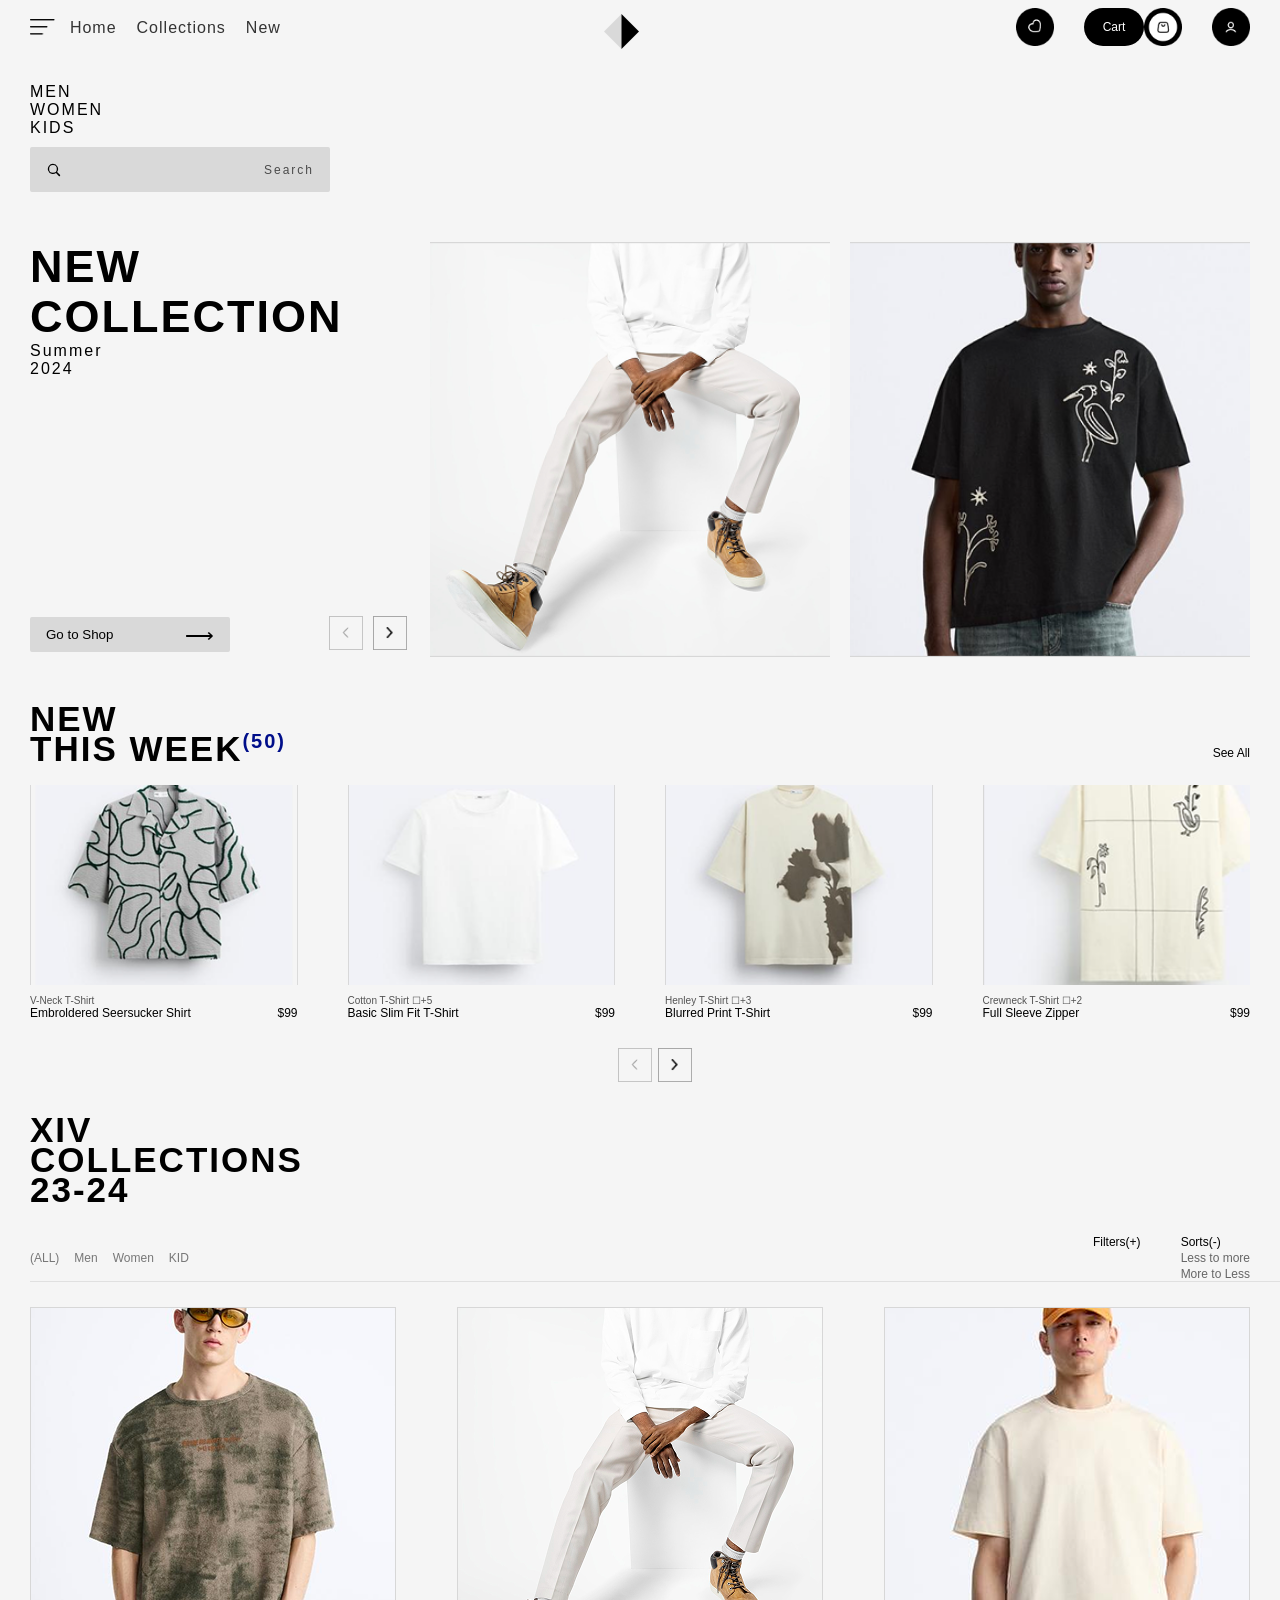
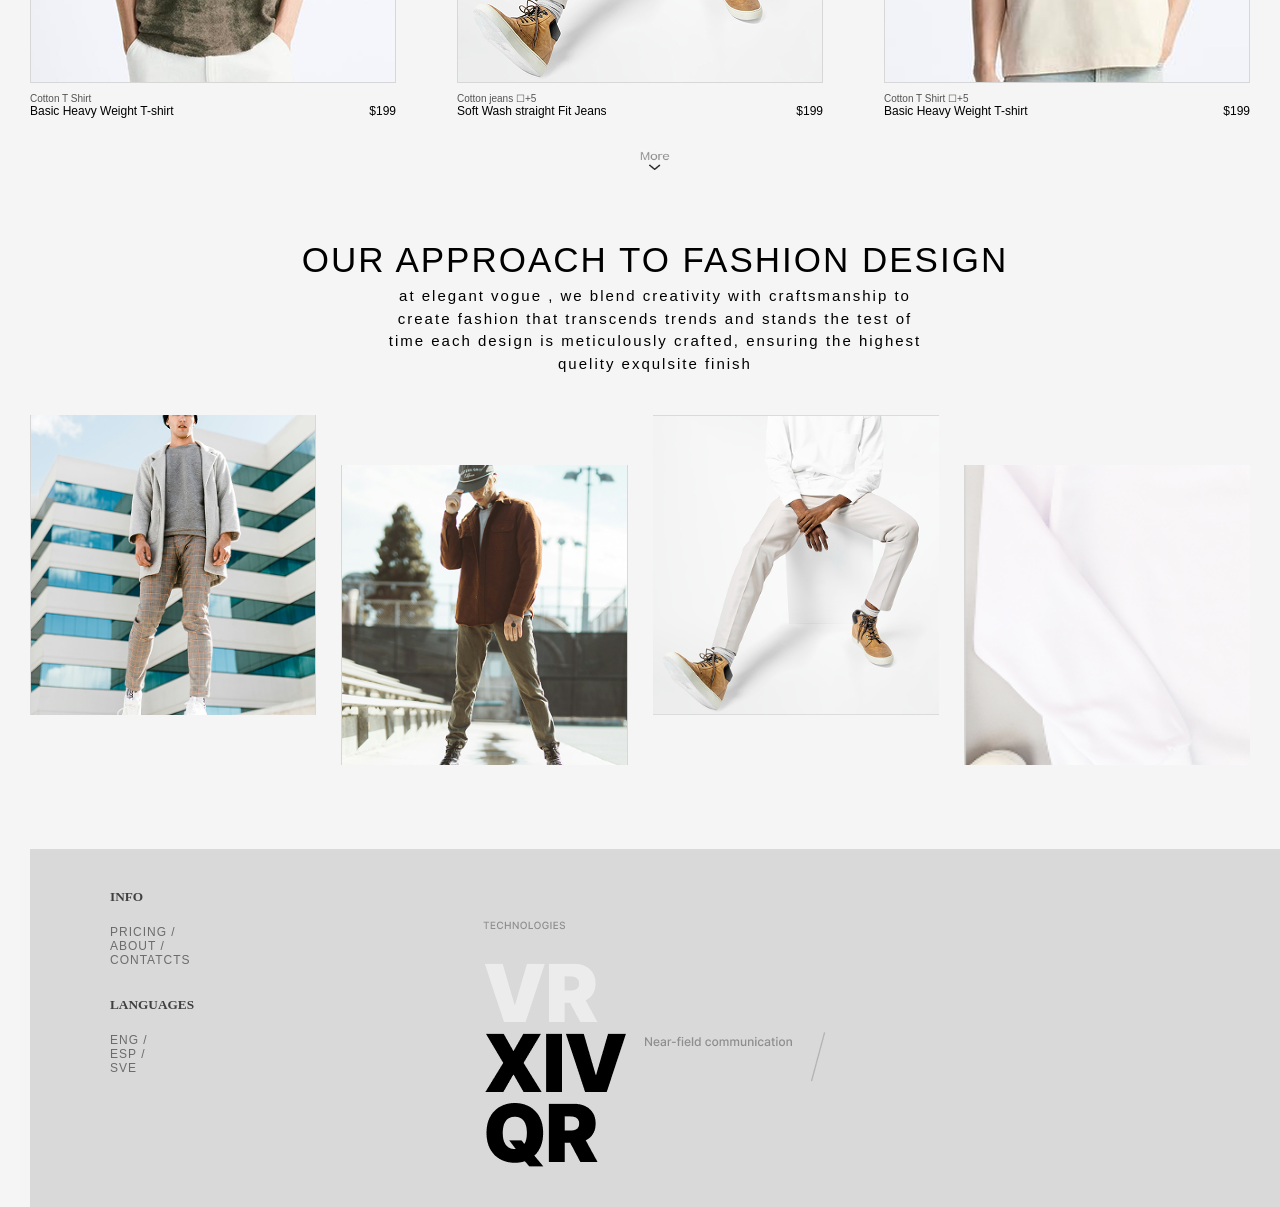
==== index.html @ 91f2d315 "Add Fashion Store website" ====
<!doctype html>
<html lang="en">
  <head>
    <meta charset="UTF-8" />
    <meta name="viewport" content="width=device-width, initial-scale=1.0" />
    <title>Fashion Store</title>
    <link
      href="https://db.onlinewebfonts.com/c/2f7259ecfaa5e475102e4002d64ce981?family=Beatrice+Deck+Trial+Medium"
      rel="stylesheet"
      type="text/css"
    />

    <link
      href="https://db.onlinewebfonts.com/c/7bc77e0a98b9e9bbd8111c7797f39bf6?family=Beatrice+Deck+Trial+Extrabold"
      rel="stylesheet"
      type="text/css"
    />

    <link
      href="https://db.onlinewebfonts.com/c/2b7f9b31ebefea7623dbb31bf545b7ab?family=Beatrice+Deck+Trial+Thin"
      rel="stylesheet"
      type="text/css"
    />

    <link
      href="https://db.onlinewebfonts.com/c/1130e1ae4e4a76c7118c0b35c4b9d019?family=Inter"
      rel="stylesheet"
      type="text/css"
    />
    <link rel="stylesheet" href="style.css" />
  </head>
  <body>
    <header>
      <!-- Left Side -->
      <div class="image">
        <img src="Images/Group 36.png" alt="" />
        <div class="alignment">
          <ul>
            <li><a href="#">Home</a></li>
            <li><a href="#">Collections</a></li>
            <li><a href="#">New</a></li>
          </ul>
        </div>
      </div>

      <!-- Middle Image -->
      <div class="arrow">
        <img src="Images/Group 53.png" alt="" />
      </div>
      <!-- Right Side -->
      <div class="right-side">
        <img src="Images/Group 8.png" alt="" class="heart" />

        <a href="products.html" class="cart-link">
          <div class="cart-icon">
            <button class="cart-button">Cart</button>
            <img src="Images/Group 7.png" alt="" />
          </div>
        </a>
        <img src="Images/Group 6.png" alt="" class="user-icon" />
      </div>
    </header>

    <section>
      <div class="menu">
        <ul>
          <li>MEN</li>
          <li>WOMEN</li>
          <li>KIDS</li>
        </ul>
      </div>

      <div class="search">
        <button class="search-btn">
          <svg
            xmlns="http://www.w3.org/2000/svg"
            width="1em"
            height="1em"
            viewBox="0 0 24 24"
          >
            <path d="M0 0h24v24H0z" fill="none" />
            <path
              fill="currentColor"
              fill-rule="evenodd"
              d="M10.44 2.75a7.69 7.69 0 1 0 4.615 13.842c.058.17.154.329.29.464l3.84 3.84a1.21 1.21 0 0 0 1.71-1.712l-3.84-3.84a1.2 1.2 0 0 0-.463-.289A7.69 7.69 0 0 0 10.44 2.75m-5.75 7.69a5.75 5.75 0 1 1 11.5 0a5.75 5.75 0 0 1-11.5 0"
              clip-rule="evenodd"
            />
          </svg>
          <span>Search</span>
        </button>
      </div>

      <div class="collections">
        <div class="shop">
          <h2>
            NEW <br />
            COLLECTION
          </h2>
          <p>
            Summer <br />
            2024
          </p>
          <div class="choose">
            <button class="shop-btn">
              Go to Shop
              <span>⟶</span>
            </button>
            <div class="image">
              <img src="Images/Group 43.png" alt="" />
              <img src="Images/Group 42.png" alt="" />
            </div>
          </div>
        </div>

        <div class="rectangle">
          <img src="Images/Rectangle 12.png" alt="" />
        </div>

        <div class="rectangle">
          <img src="Images/Rectangle 13.png" alt="" />
        </div>
      </div>
    </section>

    <section>
      <div class="tops">
        <div class="new">
          <h2>
            NEW <br />
            THIS WEEK<sup>(50)</sup>
          </h2>
        </div>
        <span>See All</span>
      </div>

      <div class="t-shirt">
        <div class="card">
          <img src="Images/Group 66.png" alt="" />
          <p>V-Neck T-Shirt</p>
          <div class="shirt">
            <h6>Embroldered Seersucker Shirt</h6>
            <span>$99</span>
          </div>
        </div>

        <div class="card">
          <img src="Images/Group 67.png" alt="" />
          <p>Cotton T-Shirt &#x2610;+5</p>
          <div class="shirt">
            <h6>Basic Slim Fit T-Shirt</h6>
            <span>$99</span>
          </div>
        </div>

        <div class="card">
          <img src="Images/Group 68.png" alt="" />
          <p>Henley T-Shirt &#x2610;+3</p>
          <div class="shirt">
            <h6>Blurred Print T-Shirt</h6>
            <span>$99</span>
          </div>
        </div>

        <div class="card">
          <img src="Images/Group 69.png" alt="" />
          <p>Crewneck T-Shirt &#x2610;+2</p>
          <div class="shirt">
            <h6>Full Sleeve Zipper</h6>
            <span>$99</span>
          </div>
        </div>
      </div>

      <div class="group">
        <img src="Images/Group 43.png" alt="" />
        <img src="Images/Group 42.png" alt="" />
      </div>

      <div class="border">
        <h2>
          XIV <br />
          COLLECTIONS <br />
          23-24
        </h2>
      </div>

      <div class="sorts">
        <div class="men">
          <ul>
            <li>(ALL)</li>
            <li>Men</li>
            <li>Women</li>
            <li>KID</li>
          </ul>
        </div>

        <div class="right-control">
          <div class="filter">
            <p>Filters(+)</p>
          </div>

          <div class="less">
            <ul>
              <li class="title">Sorts(-)</li>
              <li>Less to more</li>
              <li>More to Less</li>
            </ul>
          </div>
        </div>
      </div>

      <div class="cotton">
        <div class="heavy">
          <img src="Images/Rectangle 18.png" alt="" />
          <p>Cotton T Shirt</p>
          <div class="basic">
            <h6>Basic Heavy Weight T-shirt</h6>
            <span>$199</span>
          </div>
        </div>

        <div class="heavy">
          <img src="Images/Rectangle 12.png" alt="" />
          <p>Cotton jeans &#x2610;+5</p>
          <div class="basic">
            <h6>Soft Wash straight Fit Jeans</h6>
            <span>$199</span>
          </div>
        </div>

        <div class="heavy">
          <img src="Images/Rectangle 15.png" alt="" />
          <p>Cotton T Shirt &#x2610;+5</p>
          <div class="basic">
            <h6>Basic Heavy Weight T-shirt</h6>
            <span>$199</span>
          </div>
        </div>
      </div>

      <div class="more-container">
        <img src="Images/Group 51.png" alt="" class="down-arrow" />
      </div>

      <div class="vogue">
        <div class="design">
          <h2>Our Approach to fashion design</h2>
          <p>
            at elegant vogue , we blend creativity with craftsmanship to create
            fashion that transcends trends and stands the test of time each
            design is meticulously crafted, ensuring the highest quelity
            exqulsite finish
          </p>
        </div>
      </div>

      <div class="types">
        <div class="brands">
          <img src="Images/Rectangle 16.png" alt="" />
        </div>

        <div class="offset">
          <img src="Images/Rectangle 14.png" alt="" />
        </div>

        <div class="brands">
          <img src="Images/Rectangle 12.png" alt="" />
        </div>

        <div class="offset">
          <img src="Images/Rectangle 15 (1).png" alt="" />
        </div>
      </div>
    </section>

    <footer>
      <div class="footer-left">
        <div class="info">
          <ul>
            <h5>INFO</h5>
            <li>PRICING /</li>
            <li>ABOUT /</li>
            <li>CONTATCTS</li>
          </ul>
        </div>
        <div class="languages">
          <ul>
            <h5>LANGUAGES</h5>
            <li>ENG /</li>
            <li>ESP /</li>
            <li>SVE</li>
          </ul>
        </div>
      </div>

      <div class="footer-group">
        <img src="Images/Frame 275.png" alt="" />
      </div>
    </footer>
  </body>
</html>
---- style.css ----
*{
    box-sizing: border-box;
    padding: 0;
    margin: 0;
}

body {
    margin: 0;
    padding: 0px 0px 0px 30px ;
    width: 100% ;
    overflow-x: hidden;
    background-color: #f5f5f5;
}
@media (max-width:768px) {
    body {
        width: 100%;
        padding: 20px 20px !important;
    }
}

header .image {
    width: 26px;
    height: 16px;
    border: 1.5px;
    display: flex;
    gap: 15px;
}

header {
    display: flex;
    justify-content: space-between;
    align-items: center;
    padding-right: 30px;
}

header ul {
    display: flex;
    gap: 20px;
    margin: 0;
    padding: 0;
    list-style: none;
}

header li {
    list-style: none;
}

header li a {
    text-decoration: none;
    font-size: 16px;
    font-weight: 500;
    font-family: "Beatrice Deck Trial Medium", sans-serif;
    font-style: normal;
    color: #333;
    letter-spacing: 1px;
}

@media (max-width:768px) {
    header ul {
        display: none;
    }
    header {
        padding-right: 0;
    }
}

.arrow img {
    justify-content: right;
    align-items: center;
    width: 35px;
    height: 35px;
    margin-top: 14px;
    margin-left: 170px;
}

@media (max-width: 768px) {
    .arrow img {
    width: 25px;
    height: 25px;
    margin-left: auto;
    }
}

.cart-button {
    width: 60px;
    height: 38px;
    border: none;
    border-radius: 25px;
    background-color: #000;
    color: #fff;
    align-items: center;
    justify-content: center;
    display: flex;
    font-family: "Beatrice Deck Trial Medium", sans-serif;
    font-size: 12px;
    cursor: pointer;
}

@media (max-width:768px) {
    .cart-button {
        display: none;
    }
}

.cart-icon {
    display: flex;
    gap: 0;
    align-items: center;
    justify-content: center;
}

.cart-icon img {
    width: 38px;
    height: 38px;
}

@media (max-width:768px) {
    .cart-icon img {
        width: 30px;
        height: 30px;
    }
}

.cart-link {
    text-decoration: none;
    color: inherit;
}

.right-side {
    display: flex;
    gap: 30px;
    align-items: center;
    justify-content: center;
}

.right-side .heart {
    width: 38px;
    height: 38px;
}

.right-side .user-icon {
    width: 38px;
    height: 38px;
}

@media (max-width: 768px) {
    .right-side .heart{
        display: none;
    }

    .right-side {
        gap: 5px;
    }

    .right-side .user-icon {
        width: 30px;
        height: 30px;
    }
}
.menu ul {
    list-style: none;
    font-family: "Beatrice Deck Trial Medium", sans-serif;
    margin-top: 30px;
    font-size: 16px;
    letter-spacing: 2px;
}

@media (max-width:768px) {
    .menu ul {
        font-size: 13px;
    }
}

.search .search-btn {
    background: #D9D9D9;
    width: 300px;
    height: 45px;
    border-radius: 2px;
    border: none;
    margin-top: 10px;
    align-items: center;
    justify-content: space-between;
    display: flex;
    padding: 0 16px;
    cursor: pointer;
}

.search-btn svg {
    width: 16px;
    height: 16px;
    fill: #000;
}

.search-btn span {
    font-size: 12px;
    font-family: "Beatrice Deck Trial Medium", sans-serif;
    font-weight: 400;
    letter-spacing: 2px;
    color: rgba(0, 0, 0, 0.66);
}

.collections {
    margin-top: 50px;
    display: grid;
    grid-template-columns: 1fr 1fr 1fr;
    gap: 20px;
    padding-right: 30px;
}

.collections .rectangle {
    width: 400px;
    height: 100% !important;
}

 .collections .rectangle img {
    width: 100%;
    height: 100%;
    object-fit: cover !important;
    object-position: top !important;
}

@media (max-width: 768px) {
    .collections .rectangle {
        width: 250px;
        height: 60% !important;
        gap: 30px;
    }
    .collections .rectangle img {
        width: 80% !important;
        height: 80% !important;
    }
    .collections {
        display: flex;
        flex-direction: column;
    }
}

.shop {
    display: flex;
    flex-direction: column;
    height: 100%;
}

.shop h2 {
     font-family: "Beatrice Deck Trial Extrabold", sans-serif;
     letter-spacing: 2px;
     font-size: 45px;
     line-height: 50px;
}

.shop p {
    font-family: "Beatrice Deck Trial Medium", sans-serif;
    font-weight: 400;
    letter-spacing: 2px;
    font-size: 16px;
    color: #000;
}

.choose {
    display: flex;
    align-items: center;
    justify-content: space-between;
    margin-top: auto;
}

.choose img {
    width: 40px;
    height: 40px;
    padding: 3px;
}

@media (max-width:768px) {
    .choose img {
        width: 35px;
        height: 35px;
    }   
    .shop h2 {
        font-size: 25px !important;
        line-height: 1.0 !important;
    }
}

.shop-btn {
    background: #D9D9D9;
    width: 200px;
    height: 35px;
    border-radius: 2px;
    border: none;
    padding: 0 16px;
    display: flex;
    justify-content: space-between;
    align-items: center;
    cursor: pointer;
    font-family: "Beatrice Deck Trial Medium", sans-serif;
}

.shop-btn span {
    font-size: 20px;
    font-weight: 300;
}

.tops {
    display: flex;
    justify-content: space-between;
    align-items: flex-end;
    margin-top: 50px;
    padding: 0 30px 0 0;
}

.new h2 sup {
    color: #000E8A;
    font-family: "Beatrice Deck Trial Extrabold", sans-serif;
    letter-spacing: 2px;
    font-size: 20px;
    font-weight: 700;
    margin: 0;
    vertical-align: super;
}

.new h2 {
     font-family: "Beatrice Deck Trial Extrabold", sans-serif;
     letter-spacing: 2px;
     font-size: 35px;
     line-height: 23px;
     font-weight: 800;
}

@media (max-width:768px) {
   .new h2 {
    font-size: 25px !important;
    line-height: 1.0 !important;
   }
   .new h2 sup{
    font-size: 16px !important;
   }
}

.t-shirt {
    margin-top: 25px;
    display: grid;
    grid-template-columns: repeat(4, 1fr);
    gap: 20px;
    width: 100%;
}

@media (max-width:768px) {
    .t-shirt {
    grid-template-columns: repeat(2, 1fr);
    }
}

.card > img {
    width: 100%;
    height: 200px;
    object-fit: cover;
}

.card {
    display: flex;
    flex-direction: column;
    padding: 0 30px 0 0;
}

.card p {
    font-size: 10px;
    font-family: "Beatrice Deck Trial Medium", sans-serif;
    font-weight: 500;
    opacity: 66%;
    margin-top: 10px;
}

.shirt {
    display: flex;
    justify-content: space-between;
    align-items: center;
}

.shirt h6, span {
    font-family: "Beatrice Deck Trial Medium", sans-serif;
    font-size: 12px;
    font-weight: 500;
}

.group {
    display: flex;
    justify-content: center;
    align-items: center;
    margin-top: 25px; 
    width: 100%;
}

.group img {
    height: 40px;
    width: 40px;
    cursor: pointer;
    padding: 3px;
}

.border h2 {
    font-family: "Beatrice Deck Trial Extrabold", sans-serif;
    letter-spacing: 2px;
    font-size: 35px;
    line-height: 30px;
    font-weight: 800;
    margin-top: 30px;
}

@media (max-width: 768px) {
    .border h2 {
        font-size: 25px;
    }
}

.sorts {
    display: flex;
    justify-content: space-between;
    align-items: center;
    width: 100%;
    margin-top: 30px;
    border-bottom: 1px solid #e0e0e0;
    padding: 0 30px 0 0;
}

.men ul {
    list-style: none;
    display: flex;
    gap: 15px;
    padding: 0;
    margin: 0;
}

.men li {
    font-family: "Beatrice Deck Trial Medium", sans-serif;
    color: #777;
    cursor: pointer;
    font-size: 12px;
}

.men li:active {
    color: #000;
    font-weight: 700;
}

.right-control {
    display: flex;
    gap: 40px;
}

.filter p {
    font-family: "Beatrice Deck Trial Medium", sans-serif;
    font-size: 12px;
    margin: 0;
    cursor: pointer;
}

.less ul {
    list-style: none;
    margin-top: 0;
    padding: 0;
    gap: 2px;
    display: flex;
    flex-direction: column;
}

.less li {
    font-family: "Beatrice Deck Trial Medium", sans-serif;
    font-size: 12px;
    color: #666;
    cursor: pointer;
}

.less li.title {
    color: #000;
}

.cotton {
    display: flex;
    justify-content: space-between;
    align-items: flex-start;
    margin-top: 25px;
    gap: 20px;
}

.heavy {
    display: flex;
    flex-direction: column;
    padding: 0 30px 20px 0;
}

.heavy > img {
    width: 100%;
    height: auto;
    object-fit: cover;
}

.heavy p {
    font-size: 10px;
    font-family: "Beatrice Deck Trial Medium", sans-serif;
    font-weight: 500;
    opacity: 66%;
    margin-top: 10px;
}

@media (max-width: 768px) {
    .men ul {
        flex-direction: column;
    }
    .right-control {
        flex-direction: column;
    }
    .cotton {
        flex-direction: column;
    }
    .heavy > img {
        width: 60%;
        height: 60%;
    }
}

.basic {
    display: flex;
    justify-content: space-between;
    align-items: center;
}

.basic h6, span {
    font-family: "Beatrice Deck Trial Medium", sans-serif;
    font-size: 12px;
    font-weight: 500;
}

.more-container {
    margin-top: 5px;
    display: flex;
    justify-content: center;
    align-items: center;
    width: 100%;
}

.more-container img {
    height: auto;
    width: 30px;
    cursor: pointer;
}

.vogue {
    display: flex;
    justify-content: center;
    width: 100%;
}

.design {
    display: flex;
    flex-direction: column;
    align-items: center;
    margin-top: 70px;
}

.design h2 {
    font-family: "Beatrice Deck Trial Medium", sans-serif;
    font-size: 35px;
    font-weight: 400;
    letter-spacing: 2px;
    text-align: center;
    text-transform: uppercase;
    margin-bottom: 5px;
}

.design p {
    font-family: "Beatrice Deck Trial Medium", sans-serif;
    font-size: 15px;
    line-height: 1.5;
    letter-spacing: 2px;
    text-align: center;
    font-weight: 300;
    justify-content: center;
    margin: 0 auto;
    max-width: 550px;
    
}

@media (max-width: 768px) {
    .design h2 {
        font-size: 25px;
    }
}

.types {
    display: grid;
    grid-template-columns: repeat(4, 1fr);
    gap: 25px;
    width: 100%;
    margin-top: 40px;
    overflow: hidden;
    padding: 0 30px 0 0;
}

.brands {
    width: 100%;
}

.brands img {
    width: 100%;
    height: 300px;
    object-fit: cover;
}

.offset {
    width: 100%;
    margin-top: 50px;
}

.offset img {
    width: 100%;
    height: 300px;
    object-fit: cover;
}

.brands .brands offset {
    margin-top: 40px;
}

@media (max-width: 768px) {
    .types {
        grid-template-columns: repeat(2, 1fr);
        gap: 40px;
    }
}

footer {
    margin-top: 80px;
    display: grid;
    grid-template-columns: 1fr auto 1fr;
    align-items: flex-start;
    background-color: #D9D9D9;
    padding: 40px 0;
    width: 100%;
}

.footer-left {
    display: flex;
    flex-direction: column;
    gap: 30px;
    padding-left: 80px;
}

.info li {
    list-style: none;
    opacity: 50%;
    font-size: 12px;
    font-family: "Inter", sans-serif;
    font-weight: 500;
    letter-spacing: 1px;
}

.info h5 {
    opacity: 70%;
    font-family: "Inter";
    margin-bottom: 20px;
}

.languages li {
    list-style: none;
    opacity: 50%;
    font-size: 12px;
    font-family: "Inter", sans-serif;
    font-weight: 500;
    letter-spacing: 1px;
}

.languages h5 {
    opacity: 70%;
    font-family: "Inter";
    margin-bottom: 20px;
}

.footer-group {
    display: flex;
    justify-content: center;
    align-items: center;
}

.footer-group img {
    width: auto;
    height: auto;
    max-width: 400px;
    margin-top: 30px;
}

@media (max-width: 768px) {
    footer {
        display: block;
    }
    .footer-group {
        display: block;
    }
    .footer-group img {
        max-width: 300px;
        padding-left: 80px;
     }
}


.products {
    display: flex;
    align-items: center;
    justify-content: center;
    gap: 6px;
    margin-top: 30px;
    width: 60%;
}

.products li {
    list-style: none;
}

.home {
    opacity: 45%;
}

.gap {
    opacity: 55%;
}

.products .home h5 {
    font-family: "Beatrice Deck Trial Medium", sans-serif;
    font-size: 12px;
}

.products .gap h5 {
    font-family: "Beatrice Deck Trial Medium", sans-serif;
    font-size: 12px;
}

.trade {
    width: 58%;
    margin-top: 6px;
}

.trade h4 {
    display: flex;
    align-items: center;
    justify-content: center;
    font-family: "Beatrice Deck Trial Medium", sans-serif;
    font-size: 15px;
}

.products-container {
    display: flex;
    gap: 40px;
    margin: 40px auto;
    padding: 0 20px;
}

.sidebar-filters {
    width: 240px;
    flex-shrink: 0;
}

.products-container h3 {
    font-family: "Beatrice Deck Trial Medium", sans-serif;
    font-size: 16px;
    margin-bottom: 20px;
    letter-spacing: 2px;
}

.filter-group {
    margin-bottom: 20px;
    border-bottom: 1px dashed #C9C9C9;
    padding-bottom: 15px;
}

.filter-group h4 {
    font-size: 14px;
    font-weight: 500;
    margin-bottom: 12px;
    font-family: "Beatrice Deck Trial Medium", sans-serif;
    letter-spacing: 2px;
}

@media (max-width: 768px) {
    .sidebar-filters {
        display: none;
    }
    .products-container {
        display: block;
    }
    .products-container h3 {
        padding-left: 60px;
    }
}

.accordion-header {
    display: flex;
    justify-content: space-between;
}

.size-boxes {
    display: flex;
    gap: 3px;
}

.size-boxes button {
    width: 30px;
    height: 30px;
    border: 1px dashed #C9C9C9;
    background: transparent;
    font-size: 10px;
    cursor: pointer;
    font-family: "Beatrice Deck Trial Medium", sans-serif;
}

.checkbox-group {
    display: flex;
    flex-direction: column;
    gap: 10px;
    font-size: 12px;
    opacity: 90%;
}

.checkbox-group label {
    display: flex;
    align-items: center;
    gap: 10px;
}

.checkbox-group input {
    width: 22px;
    height: 22.58px;
    background-color: #A3A3A3;
}

.checkbox-group .label-text {
    color: #000;
    margin-right: 5px;
    font-family: "Beatrice Deck Trial Medium", sans-serif;
    letter-spacing: 2px;
}

.checkbox-group span {
    color: #000E8A;
    font-family: "Beatrice Deck Trial Medium", sans-serif;
    letter-spacing: 2px;
}

.accordion-items {
    display: flex;
    justify-content: space-between;
    align-items: center;
    cursor: pointer;
    padding: 12px 0;
    border-bottom: 1px dashed #C9C9C9;
}

.accordion-items h4 {
    font-family: "Beatrice Deck Trial Medium", sans-serif;
    font-size: 14px;
    letter-spacing: 2px;
}

.products-content {
    flex-grow: 1;
}

.top-bar {
    display: flex;
    gap: 20px;
    margin-bottom: 30px;
}

.search-box {
    display: flex;
    align-items: center;
    justify-content: space-between;
    gap: 10px;
    background-color: #D9D9D9;
    padding: 8px 16px;
    border-radius: 2px;
    width: 300px;
    height: 45px;
    border: none;
    outline: none;

}

.search-box span {
    font-size: 12px;
    font-family: "Beatrice Deck Trial Medium", sans-serif;
    letter-spacing: 2px;
    font-weight: 400;
} 

.category-tags {
    display: grid;
    grid-template-columns: repeat(4, 1fr);
    gap: 6px;
    flex-grow: 1;
}

.tag {
    border: 0.5px solid #5E5E5E;
    background: #fff;
    color: #000;
    font-size: 10px;
    font-family: "Beatrice Deck Trial Medium", sans-serif;
    font-weight: 500;
    opacity: 60%;
}

.products-grid {
    display: grid;
    grid-template-columns: repeat(3, 1fr);
    gap: 20px;
}

.product-card {
    display: flex;
    flex-direction: column;
}

.product-card a {
    display: block;
    cursor: pointer;
}

.product-card img   {
    width: 100%;
    height: 230px;
    object-fit: cover;
    border: 1px solid #D9D9D9;
}

.product-card .subtitle {
    font-size: 11px;
    color: #777;
    margin: 10px 0 4px 0;
    font-family: "Beatrice Deck Trial Medium", sans-serif; 
}

@media (max-width: 768px) {
    .top-bar {
        flex-direction: column;
        justify-content: center;
        align-items: center;
    }
    .products-grid {
        grid-template-columns: repeat(2, 1fr);
    }
}

.card-details {
    display: flex;
    justify-content: space-between;
    align-items: center;
}

.card-details h6,
.card-details .price {
    font-size: 12px;
    font-weight: 400;
    margin: 0;
    font-family: "Beatrice Deck Trial Medium", sans-serif; 
}

.product-detail-container {
    display: flex;
    justify-content: center;
    align-items: flex-start;
    gap: 30px;
    /* max-width: 1200px; */
    padding: 0 30px;
    margin: 80px auto;
}
.main-image {
    width: 420px;
}

.main-image img {
    width: 100%;
    height: auto;
    display: block;
}

.thumbnails-col {
    display: flex;
    flex-direction: column;
    gap: 12px;
}

.thumbnails-col img {
    width: 60px;
    height: 72px;
    object-fit: cover;
    cursor: pointer;
    border: 1px solid transparent;
}

.thumbnails-col img:hover {
    border: 1px solid #000;
}

@media (max-width: 768px) {
    .product-detail-container {
        flex-direction: column;
        justify-content: center;
        align-items: center;
    }
    .main-image {
        width: 350px;
    }
    .thumbnails-col {
        display: flex;
        flex-direction: row;
    }
}

.product-info-card {
    width: 320px;
    height: 430px;
    border: 1px solid #D9D9D9;
    padding: 24px;
    background-color: #e0e0e0;
}

.product-name {
    font-family: "Beatrice Deck Trial Medium", sans-serif;
    font-size: 14px;
    letter-spacing: 1px;
    margin-bottom: 8px;
    font-weight: 500;
}

.tax-price {
    font-family: "Beatrice Deck Trial Medium", sans-serif;
    font-size: 14px;
    font-weight: 500;
    margin: 0;
}

.tax-info {
    font-family: "Beatrice Deck Trial Medium", sans-serif;
    font-size: 12px;
    font-weight: 500;
    color: #777;
}

.description {
    font-family: "Beatrice Deck Trial Medium", sans-serif;
    font-size: 12px;
    font-weight: 500;
    letter-spacing: 1px;
    color: #000;
    line-height: 1.2;
    margin-top: 35px;
    margin-bottom: 50px;
}

.color-section label {
    font-size: 12px;
    color: #777;
    margin-top: 35px;
    font-weight: 250;
    letter-spacing: 2px;
    font-family: "Inter", sans-serif;
}

.color-options {
    display: flex;
    gap: 2px;
    margin-bottom: 24px;
}

.swatch {
    width: 35px;
    height: 36px;
    border: 1px solid #ccc;
    cursor: pointer;
}

.color-white { background-color: #D9D9D9;}
.color-black { background-color: #A9A9A9;}
.color-mint { background-color: #1E1E1E;}
.color-lavender { background-color: #A6D6CA;}
.color-white { background-color: #FFFFFF;}
.color-purple { background-color: #B9C1E8;}

.size-section label {
    font-size: 12px;
    color: #777;
    font-weight: 250;
    letter-spacing: 2px;
    font-family: "Inter", sans-serif;
}

.size-options {
    display: flex;
    gap: 2px;
    margin-bottom: 8px;
}

.size-options button {
    width: 35px;
    height: 36px;
    border: 1.5px solid #A3A3A3;
    font-size: 10px;
    cursor: pointer;
    font-family: "Beatrice Deck Trial Medium", sans-serif; 
    background: transparent;
    border-radius: 2px;
}

.size-guide {
    font-size: 10px;
    color: #777;
    text-decoration: none;
    display: block;
    margin-bottom: 15px;
}

.add-btn {
    width: 220px;
    height: 40px;
    padding: 12px;
    background-color: #A9A9A9;
    border: none;
    font-size: 12px;
    font-weight: 500;
    letter-spacing: 1px;
    cursor: pointer;
    font-family: "Beatrice Deck Trial Medium", sans-serif; 
}

.checkout-container {
    display: flex;
    justify-content: space-between;
    gap: 50px;
    margin: 40px auto;
    padding: 0 50px 0 10px;
    align-items: align-items;
}

.checkout-left {
    flex: 1;
    max-width: 450px;
}

.back-link {
    width: 40px;
    height: 12px;
}

.checkout-title {
    font-family: "Beatrice Deck Trial Extrabold", sans-serif;
    font-size: 28px;
    font-weight: 600;
    letter-spacing: 1px;
    margin: 10px 0 20px 0;
}

@media (max-width: 768px) {
    .checkout-container {
        flex-direction: column;
    }
}
.checkout-steps {
    display: flex;
    gap: 20px;
    padding-bottom: 10px;
    margin-bottom: 25px;
}

.checkout-steps span {
    font-size: 14px;
    color: #aaa;
    font-weight: 400;
    cursor: pointer;
}

.checkout-steps .step:active {
    color: #000;
}

form-section {
    margin-bottom: 24px;
}

.section-title {
    font-family: "Beatrice Deck Trial Medium", sans-serif; 
    font-size: 14px;
    font-weight: 500;
    margin-bottom: 10px;
}

.input-group {
    margin-bottom: 10px;
}

.input-row {
    display: flex;
    gap: 10px;
    margin-bottom: 10px;
}

.input-row input,
.input-group input,
.input-group select {
    width: 50%;
    padding: 12px;
    border: 1px solid #D9D9D9;
    background-color: #D9D9D9;
    font-size: 12px;
    outline: none;
    box-sizing: border-box;
}

.shipping-btn {
    display: flex;
    justify-content: space-between;
    align-items: center;
    width: 170px;
    padding: 8px 20px;
    background-color: #D9D9D9;
    border: none;
    font-size: 12px;
    font-weight: 500;
    cursor: pointer;
    margin-top: 20px;
    margin-left: auto;
}

@media (max-width: 768px) {
    .shipping-btn {
        width: 100%;
    }
}

.checkout-right {
    width: 300px;
    flex-shrink: 0;
    border: 1px solid #D9D9D9;
    padding: 24px;
    background-color: #e0e0e0;
    height: 450px;
    margin-top: auto;
}

.shipping-btn img {
    width: 40px;
    height: 12px;
}


.summary-header {
    display: flex;
    justify-content: space-between;
    align-items: center;
    margin-bottom: 20px;
}

.summary-header h3 {
    font-size: 14px;
    font-weight: 500;
    margin: 0;
    font-family: "Beatrice Deck Trial Medium", sans-serif;
}

.order-count {
    font-size: 11px;
    color: #0056b3;
    text-decoration: none;
}

.order-items {
    display: flex;
    gap: 6px;
    margin-bottom: 20px;
}

.order-items img {
    width: 80px;
    height: 100px;
    object-fit: cover;
}

.item-info {
    flex: 1;
}

.item-header {
    display: flex;
    justify-content: space-between;
    align-items: center;
}

.item-header h5 {
    font-size: 11px;
    font-weight: 500;
    margin: 0;
    font-family:  "Beatrice Deck Trial Medium", sans-serif;
}

.change-link {
    font-size: 10px;
    color: #000;
    text-decoration: underline;
    font-family:  "Beatrice Deck Trial Medium", sans-serif;
}

.item-meta {
    font-size: 10px;
    color: #888;
    margin: 4px 0 12px 0;
    font-family:  "Beatrice Deck Trial Medium", sans-serif;
    font-weight: 400;
}

.item-footer {
    display: flex;
    justify-content: space-between;
    font-size: 11px;
    font-weight: 500;
    font-family: "Beatrice Deck Trial Medium", sans-serif;
}

.price-calculations {
    margin-top: 30px;
}

.price-row {
    display: flex;
    justify-content: space-between;
    font-size: 11px;
    margin-bottom: 8px;
    font-family:  "Beatrice Deck Trial Medium", sans-serif;
}

.subtext {
    font-family:  "Beatrice Deck Trial Medium", sans-serif;
    font-size: 9px;
    color: #888;
}

.divider {
    border: none;
    border-top: 1px solid #5E5E5E;
    margin: 16px 0;
}

.total {
    display: flex;
    justify-content: space-between;
    align-items: center;
}
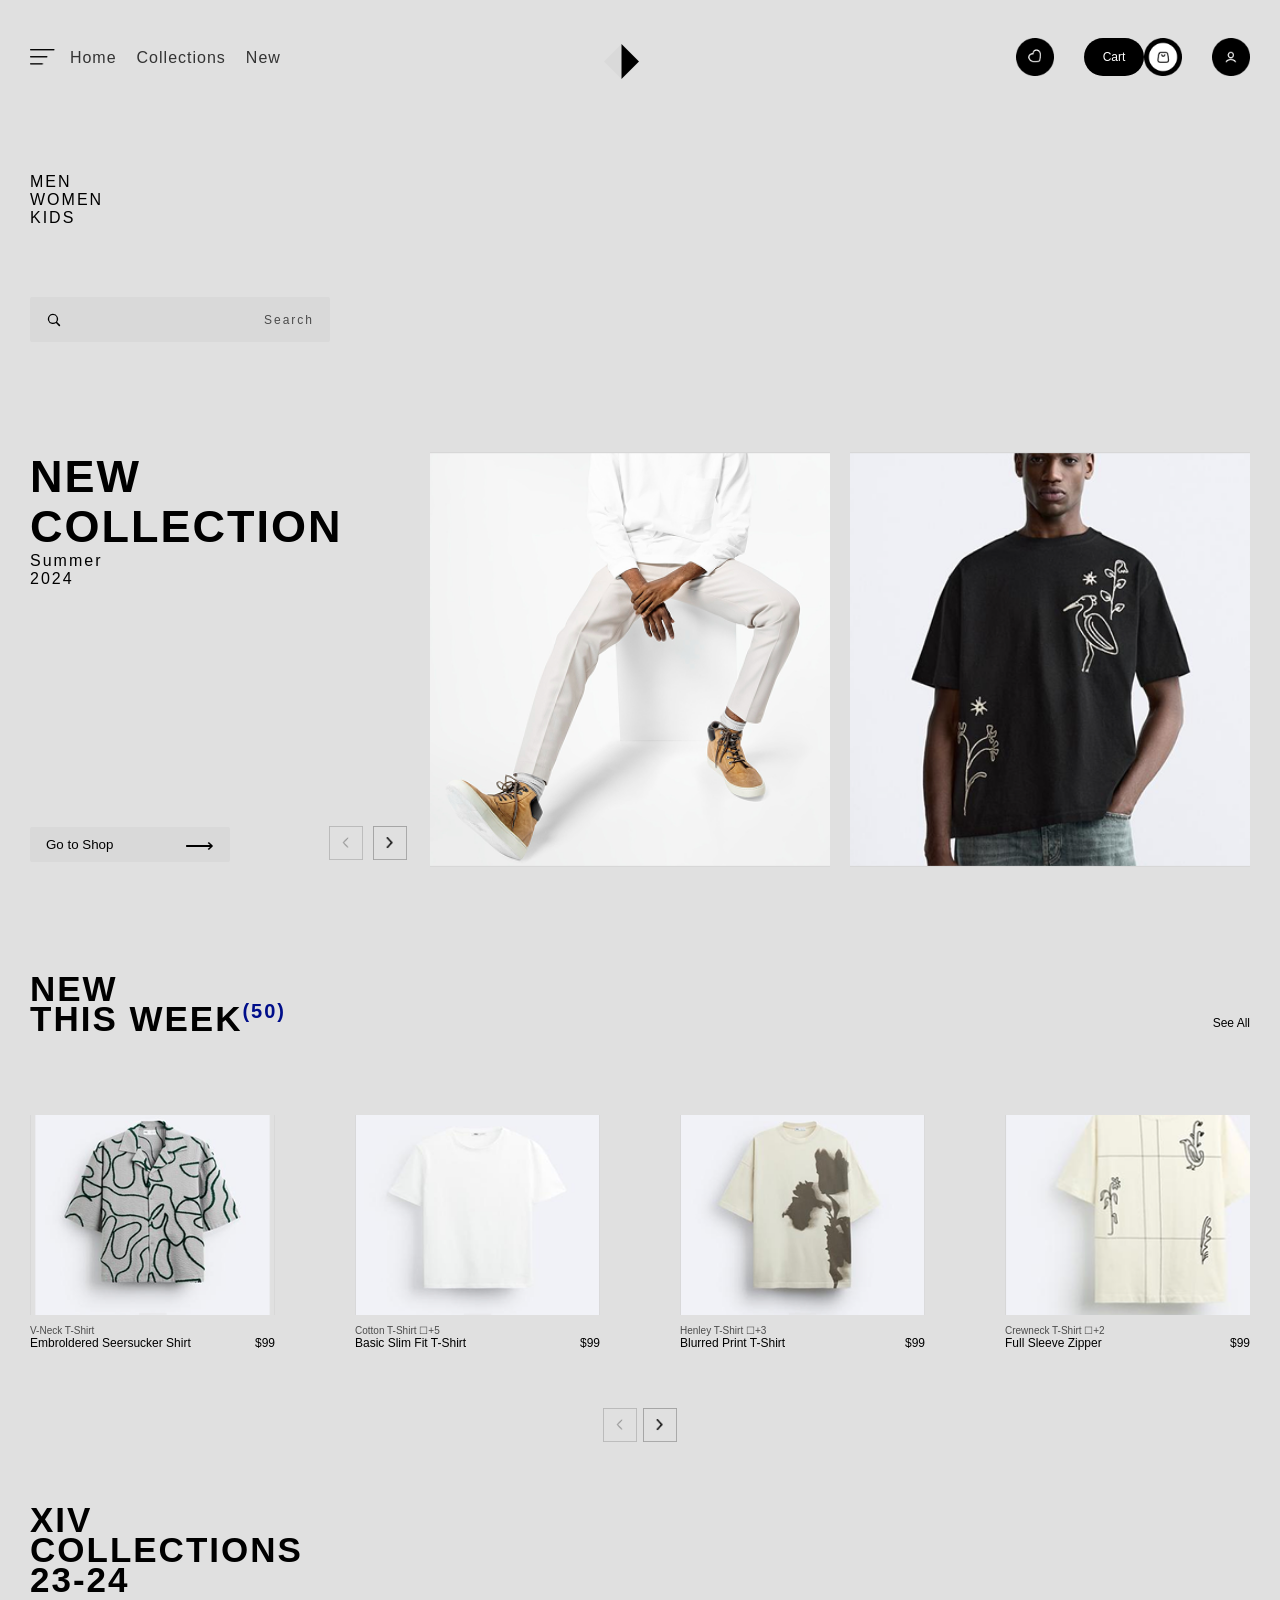
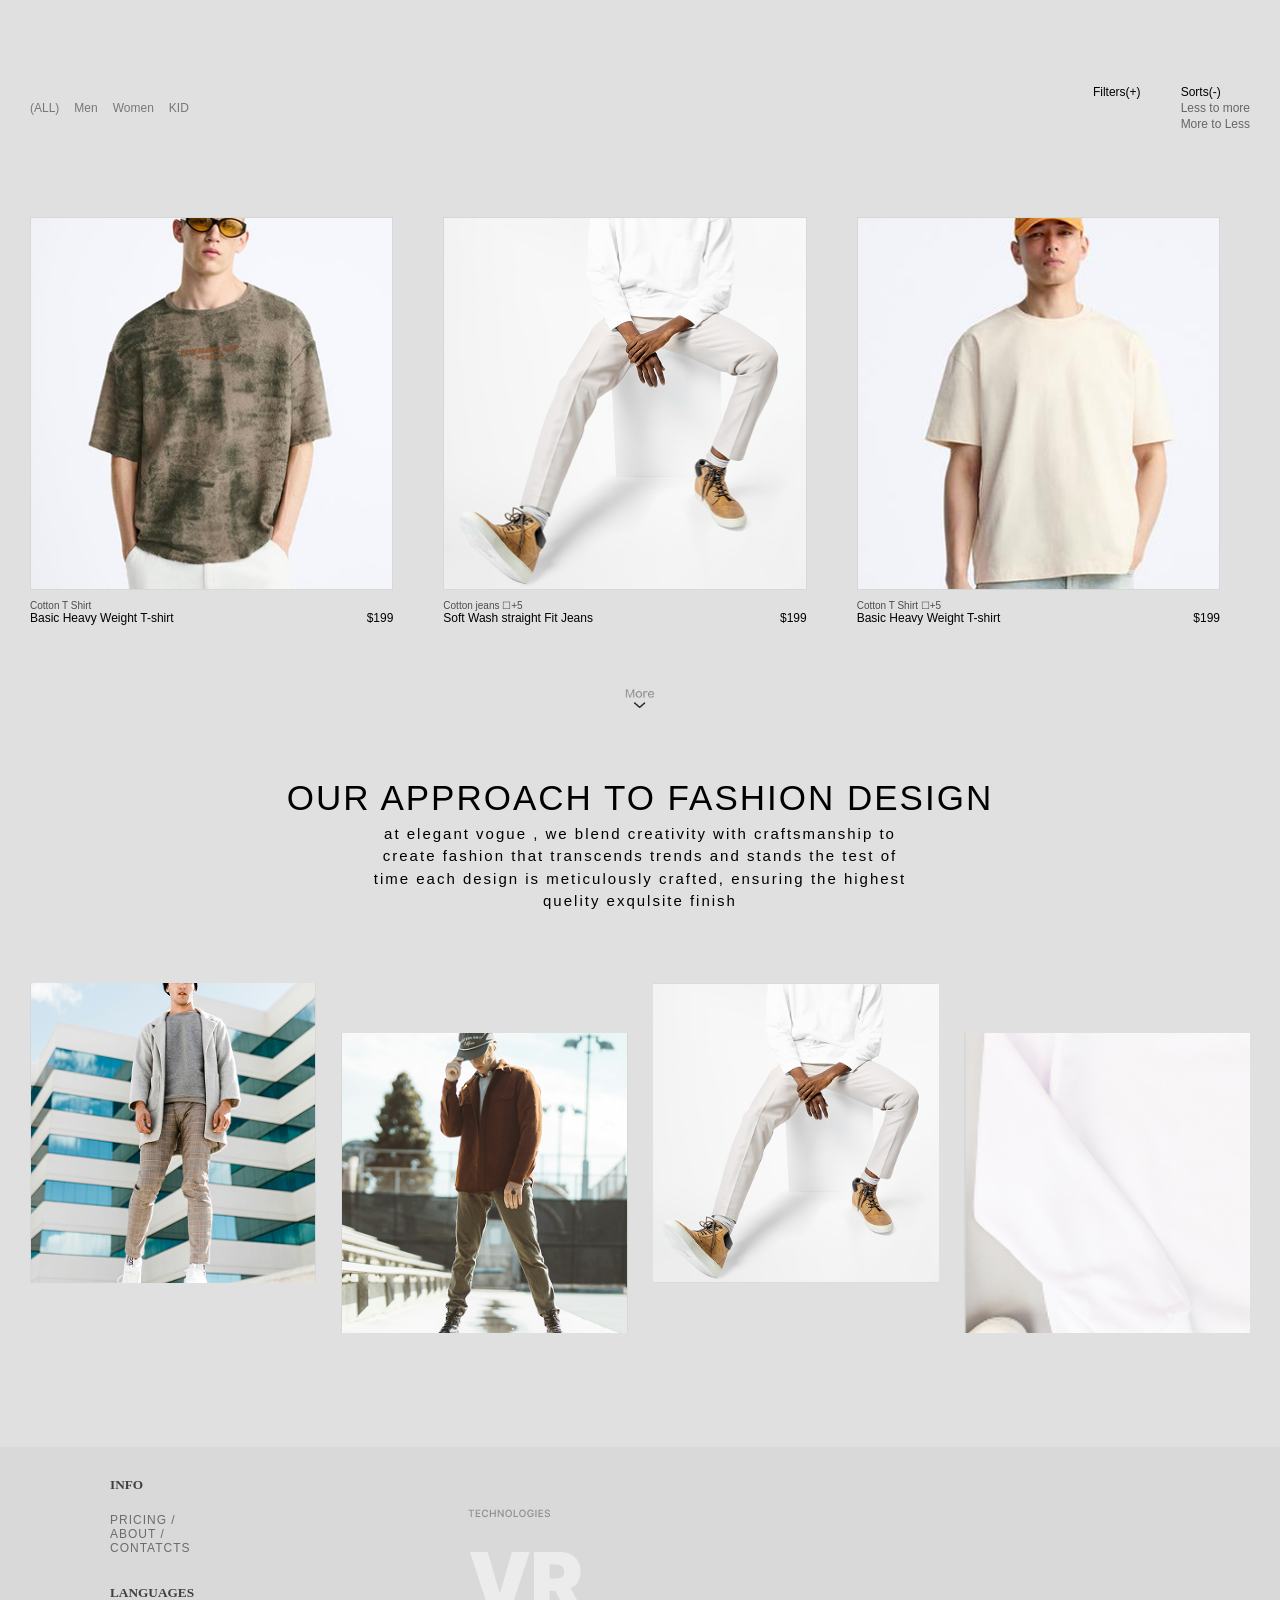
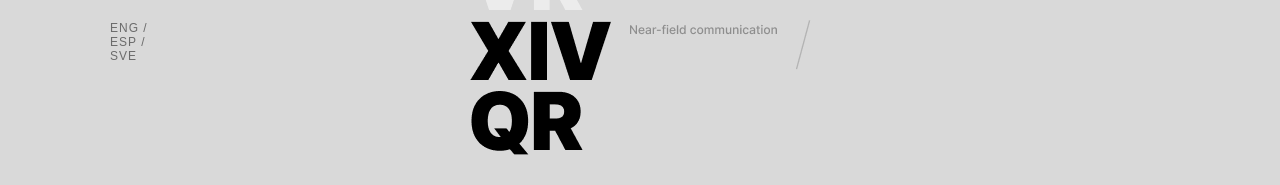
==== commit c1ec6fca: "Update Fashion Store website" ====
--- a/index.html
+++ b/index.html
@@ -36,7 +36,7 @@
         <img src="Images/Group 36.png" alt="" />
         <div class="alignment">
           <ul>
-            <li><a href="#">Home</a></li>
+            <li><a href="index.html">Home</a></li>
             <li><a href="#">Collections</a></li>
             <li><a href="#">New</a></li>
           </ul>
--- a/style.css
+++ b/style.css
@@ -6,10 +6,10 @@
 
 body {
     margin: 0;
-    padding: 0px 0px 0px 30px ;
+    padding: 0px 0px 0px 0px ;
     width: 100% ;
     overflow-x: hidden;
-    background-color: #f5f5f5;
+    background-color: #e0e0e0;
 }
 @media (max-width:768px) {
     body {
@@ -30,7 +30,7 @@
     display: flex;
     justify-content: space-between;
     align-items: center;
-    padding-right: 30px;
+    padding: 30px;
 }
 
 header ul {
@@ -163,12 +163,17 @@
     margin-top: 30px;
     font-size: 16px;
     letter-spacing: 2px;
+    padding: 30px;
 }
 
 @media (max-width:768px) {
     .menu ul {
         font-size: 13px;
     }
+}
+
+.search {
+    padding: 30px;
 }
 
 .search .search-btn {
@@ -204,7 +209,7 @@
     display: grid;
     grid-template-columns: 1fr 1fr 1fr;
     gap: 20px;
-    padding-right: 30px;
+    padding: 30px;
 }
 
 .collections .rectangle {
@@ -304,7 +309,7 @@
     justify-content: space-between;
     align-items: flex-end;
     margin-top: 50px;
-    padding: 0 30px 0 0;
+    padding: 30px;
 }
 
 .new h2 sup {
@@ -349,7 +354,7 @@
     }
 }
 
-.card > img {
+.card img {
     width: 100%;
     height: 200px;
     object-fit: cover;
@@ -358,7 +363,7 @@
 .card {
     display: flex;
     flex-direction: column;
-    padding: 0 30px 0 0;
+    padding: 30px;
 }
 
 .card p {
@@ -394,6 +399,10 @@
     width: 40px;
     cursor: pointer;
     padding: 3px;
+}
+
+.border {
+    padding: 30px;
 }
 
 .border h2 {
@@ -418,7 +427,7 @@
     width: 100%;
     margin-top: 30px;
     border-bottom: 1px solid #e0e0e0;
-    padding: 0 30px 0 0;
+    padding: 30px;
 }
 
 .men ul {
@@ -479,6 +488,7 @@
     align-items: flex-start;
     margin-top: 25px;
     gap: 20px;
+    padding: 30px;
 }
 
 .heavy {
@@ -592,7 +602,7 @@
     width: 100%;
     margin-top: 40px;
     overflow: hidden;
-    padding: 0 30px 0 0;
+    padding: 30px;
 }
 
 .brands {
@@ -633,7 +643,7 @@
     grid-template-columns: 1fr auto 1fr;
     align-items: flex-start;
     background-color: #D9D9D9;
-    padding: 40px 0;
+    padding: 30px;
     width: 100%;
 }
 
@@ -967,7 +977,6 @@
     justify-content: center;
     align-items: flex-start;
     gap: 30px;
-    /* max-width: 1200px; */
     padding: 0 30px;
     margin: 80px auto;
 }
@@ -1134,9 +1143,9 @@
     display: flex;
     justify-content: space-between;
     gap: 50px;
-    margin: 40px auto;
     padding: 0 50px 0 10px;
     align-items: align-items;
+    background-color: #D9D9D9;
 }
 
 .checkout-left {
@@ -1204,28 +1213,31 @@
 .input-row input,
 .input-group input,
 .input-group select {
-    width: 50%;
+    width: 100%;
     padding: 12px;
-    border: 1px solid #D9D9D9;
+    border: 0.5px solid #5E5E5E;
     background-color: #D9D9D9;
     font-size: 12px;
     outline: none;
     box-sizing: border-box;
+    background: transparent;
 }
 
 .shipping-btn {
     display: flex;
     justify-content: space-between;
     align-items: center;
-    width: 170px;
-    padding: 8px 20px;
-    background-color: #D9D9D9;
+    width: 49%;
+    height: 40px;
+    padding: 10px 20px;
+    background-color: #C9C9C9;
     border: none;
-    font-size: 12px;
-    font-weight: 500;
-    cursor: pointer;
-    margin-top: 20px;
+    font-size: 14px;
+    font-weight: 500;
+    cursor: pointer;
+    margin-top: 10px;
     margin-left: auto;
+    box-sizing: border-box;
 }
 
 @media (max-width: 768px) {
